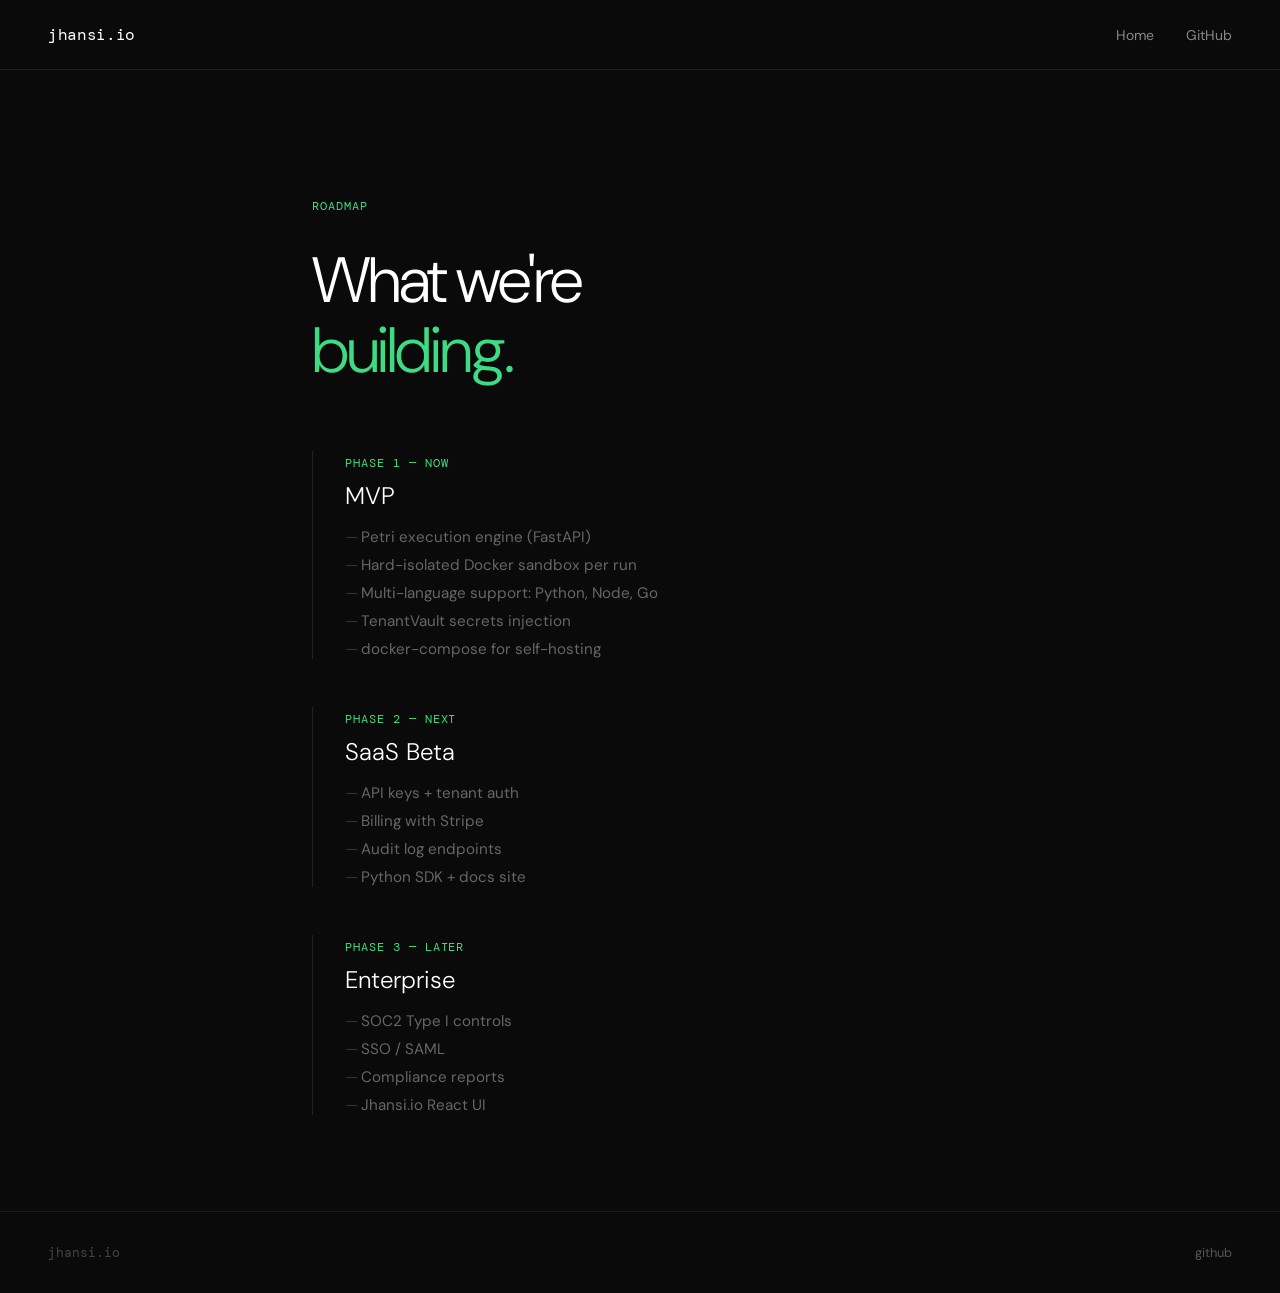
==== roadmap.html @ fa1b034b "add roadmap page" ====
<!DOCTYPE html>
<html lang="en">
<head>
  <meta charset="UTF-8">
  <meta name="viewport" content="width=device-width, initial-scale=1.0">
  <title>Roadmap — Jhansi.io</title>
  <link rel="preconnect" href="https://fonts.googleapis.com">
  <link href="https://fonts.googleapis.com/css2?family=DM+Mono:wght@400;500&family=DM+Sans:wght@300;400;500&display=swap" rel="stylesheet">
  <link rel="stylesheet" href="style.css">
</head>
<body>

  <nav>
    <span class="logo">jhansi.io</span>
    <div class="nav-links">
      <a href="index.html">Home</a>
      <a href="https://github.com/jhansi-io" target="_blank">GitHub</a>
    </div>
  </nav>

  <main>
    <p class="tag">Roadmap</p>
    <h1>What we're<br><span>building.</span></h1>

    <div class="roadmap">

      <div class="phase">
        <span class="phase-label">Phase 1 — Now</span>
        <h3>MVP</h3>
        <ul>
          <li>Petri execution engine (FastAPI)</li>
          <li>Hard-isolated Docker sandbox per run</li>
          <li>Multi-language support: Python, Node, Go</li>
          <li>TenantVault secrets injection</li>
          <li>docker-compose for self-hosting</li>
        </ul>
      </div>

      <div class="phase">
        <span class="phase-label">Phase 2 — Next</span>
        <h3>SaaS Beta</h3>
        <ul>
          <li>API keys + tenant auth</li>
          <li>Billing with Stripe</li>
          <li>Audit log endpoints</li>
          <li>Python SDK + docs site</li>
        </ul>
      </div>

      <div class="phase">
        <span class="phase-label">Phase 3 — Later</span>
        <h3>Enterprise</h3>
        <ul>
          <li>SOC2 Type I controls</li>
          <li>SSO / SAML</li>
          <li>Compliance reports</li>
          <li>Jhansi.io React UI</li>
        </ul>
      </div>

    </div>
  </main>

  <footer>
    <p>jhansi.io</p>
    <a href="https://github.com/jhansi-io" target="_blank">github</a>
  </footer>

</body>
</html>
---- style.css ----
*, *::before, *::after { box-sizing: border-box; margin: 0; padding: 0; }

body {
  font-family: 'DM Sans', sans-serif;
  background: #0a0a0a;
  color: #e8e8e8;
  min-height: 100vh;
}

nav {
  display: flex;
  justify-content: space-between;
  align-items: center;
  padding: 1.5rem 3rem;
  border-bottom: 0.5px solid #222;
}

.logo {
  font-family: 'DM Mono', monospace;
  font-size: 1rem;
  color: #fff;
  letter-spacing: -0.02em;
}

.nav-links { display: flex; gap: 2rem; }

.nav-links a {
  font-size: 0.875rem;
  color: #888;
  text-decoration: none;
  transition: color 0.2s;
}

.nav-links a:hover { color: #fff; }

main {
  max-width: 720px;
  margin: 0 auto;
  padding: 8rem 2rem 6rem;
}

.tag {
  font-family: 'DM Mono', monospace;
  font-size: 0.75rem;
  color: #3ddc84;
  letter-spacing: 0.08em;
  text-transform: uppercase;
  margin-bottom: 2rem;
}

h1 {
  font-size: clamp(2.5rem, 6vw, 4rem);
  font-weight: 300;
  line-height: 1.1;
  letter-spacing: -0.03em;
  color: #fff;
  margin-bottom: 1.5rem;
}

h1 span { color: #3ddc84; }

.desc {
  font-size: 1.1rem;
  font-weight: 300;
  color: #999;
  line-height: 1.7;
  max-width: 520px;
  margin-bottom: 3rem;
}

.actions {
  display: flex;
  gap: 1rem;
  align-items: center;
  flex-wrap: wrap;
}

.btn-primary {
  display: inline-flex;
  align-items: center;
  gap: 0.5rem;
  background: #3ddc84;
  color: #0a0a0a;
  font-family: 'DM Mono', monospace;
  font-size: 0.8rem;
  font-weight: 500;
  padding: 0.75rem 1.5rem;
  border-radius: 4px;
  text-decoration: none;
  transition: opacity 0.2s;
  letter-spacing: 0.02em;
}

.btn-primary:hover { opacity: 0.85; }

.btn-secondary {
  display: inline-flex;
  align-items: center;
  gap: 0.5rem;
  color: #888;
  font-size: 0.875rem;
  text-decoration: none;
  transition: color 0.2s;
}

.btn-secondary:hover { color: #fff; }

.divider {
  margin: 6rem auto;
  width: 40px;
  height: 0.5px;
  background: #222;
}

.what { margin-bottom: 6rem; }

.what h2 {
  font-size: 0.75rem;
  font-family: 'DM Mono', monospace;
  color: #555;
  letter-spacing: 0.08em;
  text-transform: uppercase;
  margin-bottom: 1.5rem;
}

.what p {
  font-size: 1rem;
  color: #777;
  line-height: 1.8;
  margin-bottom: 1rem;
}

.what p strong { color: #ccc; font-weight: 400; }

footer {
  border-top: 0.5px solid #1a1a1a;
  padding: 2rem 3rem;
  display: flex;
  justify-content: space-between;
  align-items: center;
}

footer p {
  font-size: 0.8rem;
  color: #444;
  font-family: 'DM Mono', monospace;
}

footer a {
  color: #555;
  text-decoration: none;
  font-size: 0.8rem;
}

footer a:hover { color: #888; }

.roadmap {
  display: flex;
  flex-direction: column;
  gap: 3rem;
  margin-top: 4rem;
}

.phase {
  border-left: 1px solid #222;
  padding-left: 2rem;
}

.phase-label {
  font-family: 'DM Mono', monospace;
  font-size: 0.75rem;
  color: #3ddc84;
  letter-spacing: 0.08em;
  text-transform: uppercase;
}

.phase h3 {
  font-size: 1.5rem;
  font-weight: 300;
  color: #fff;
  margin: 0.5rem 0 1rem;
}

.phase ul {
  list-style: none;
  display: flex;
  flex-direction: column;
  gap: 0.5rem;
}

.phase ul li {
  font-size: 0.95rem;
  color: #666;
  padding-left: 1rem;
  position: relative;
}

.phase ul li::before {
  content: '—';
  position: absolute;
  left: 0;
  color: #333;
}
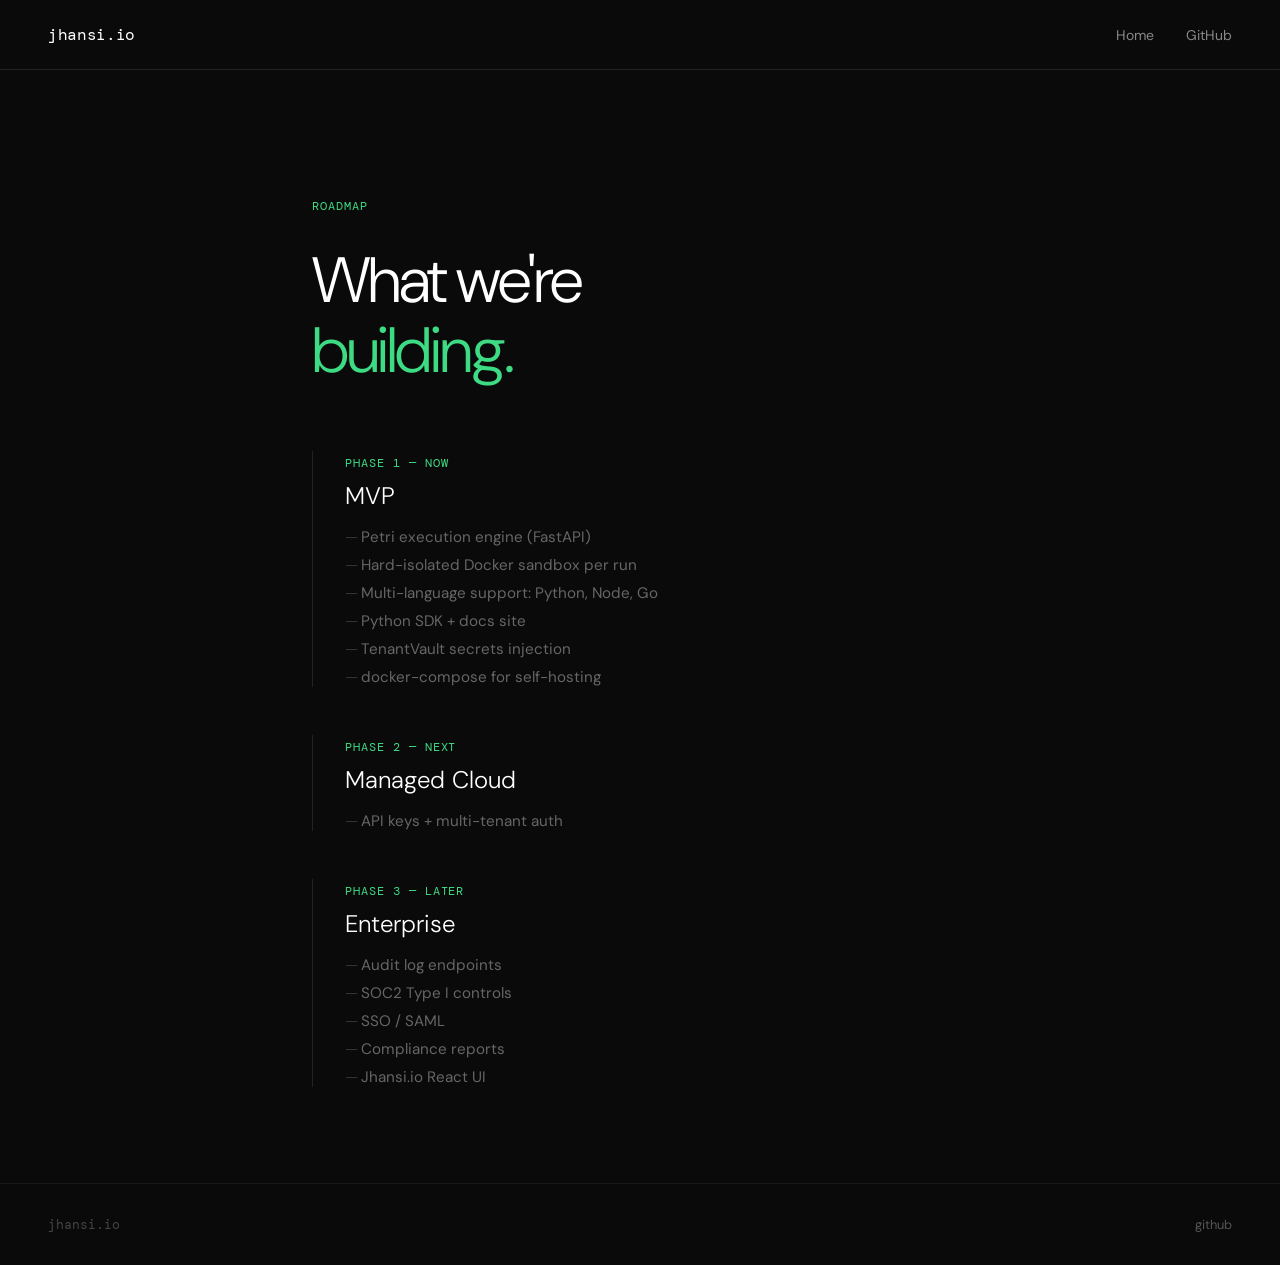
==== commit b9bf747e: "rearrange roadmap priority" ====
--- a/roadmap.html
+++ b/roadmap.html
@@ -31,6 +31,7 @@
           <li>Petri execution engine (FastAPI)</li>
           <li>Hard-isolated Docker sandbox per run</li>
           <li>Multi-language support: Python, Node, Go</li>
+          <li>Python SDK + docs site</li>
           <li>TenantVault secrets injection</li>
           <li>docker-compose for self-hosting</li>
         </ul>
@@ -38,12 +39,9 @@
 
       <div class="phase">
         <span class="phase-label">Phase 2 — Next</span>
-        <h3>SaaS Beta</h3>
+        <h3>Managed Cloud</h3>
         <ul>
-          <li>API keys + tenant auth</li>
-          <li>Billing with Stripe</li>
-          <li>Audit log endpoints</li>
-          <li>Python SDK + docs site</li>
+          <li>API keys + multi-tenant auth</li>
         </ul>
       </div>
 
@@ -51,6 +49,7 @@
         <span class="phase-label">Phase 3 — Later</span>
         <h3>Enterprise</h3>
         <ul>
+          <li>Audit log endpoints</li>
           <li>SOC2 Type I controls</li>
           <li>SSO / SAML</li>
           <li>Compliance reports</li>
